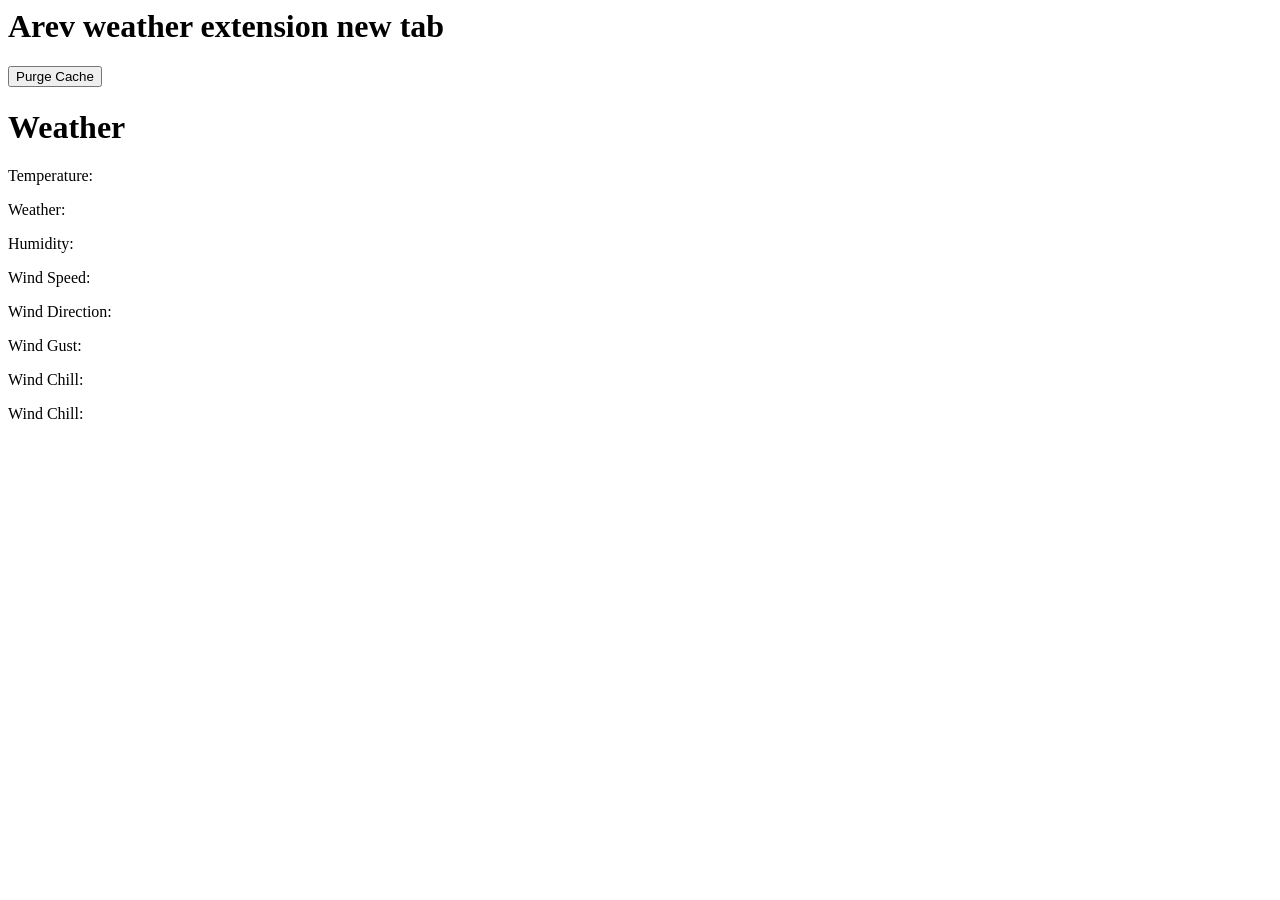
==== index.html @ 0b125eec "git initialization" ====
<html lang="en">
<head>
    <meta charset="UTF-8">
    <meta name="viewport" content="width=device-width, initial-scale=1.0">
    <title>Arev</title>
</head>
<body>
        <h1>Arev weather extension new tab</h1>
        <button id="cache-purge-button" >Purge Cache</button>
        <div id="weather-container">
            <h1>Weather</h1>
            <p>Temperature: <span id="temperature"></span></p>
            <p>Weather: <span id="weather"></span></p>
            <p>Humidity: <span id="humidity"></span></p>
            <p>Wind Speed: <span id="wind-speed"></span></p>
            <p>Wind Direction: <span id="wind-direction"></span></p>
            <p>Wind Gust: <span id="wind-gust"></span></p>
            <p>Wind Chill: <span id="wind-chill"></span></p>
            <p>Wind Chill: <span id="wind-chill"></span></p>
        </div>

        
        <script src="js/new-tab.js" type="module"></script>
        <script src="js/cache-purge.js" type="module"></script>
       
</body>
</html>
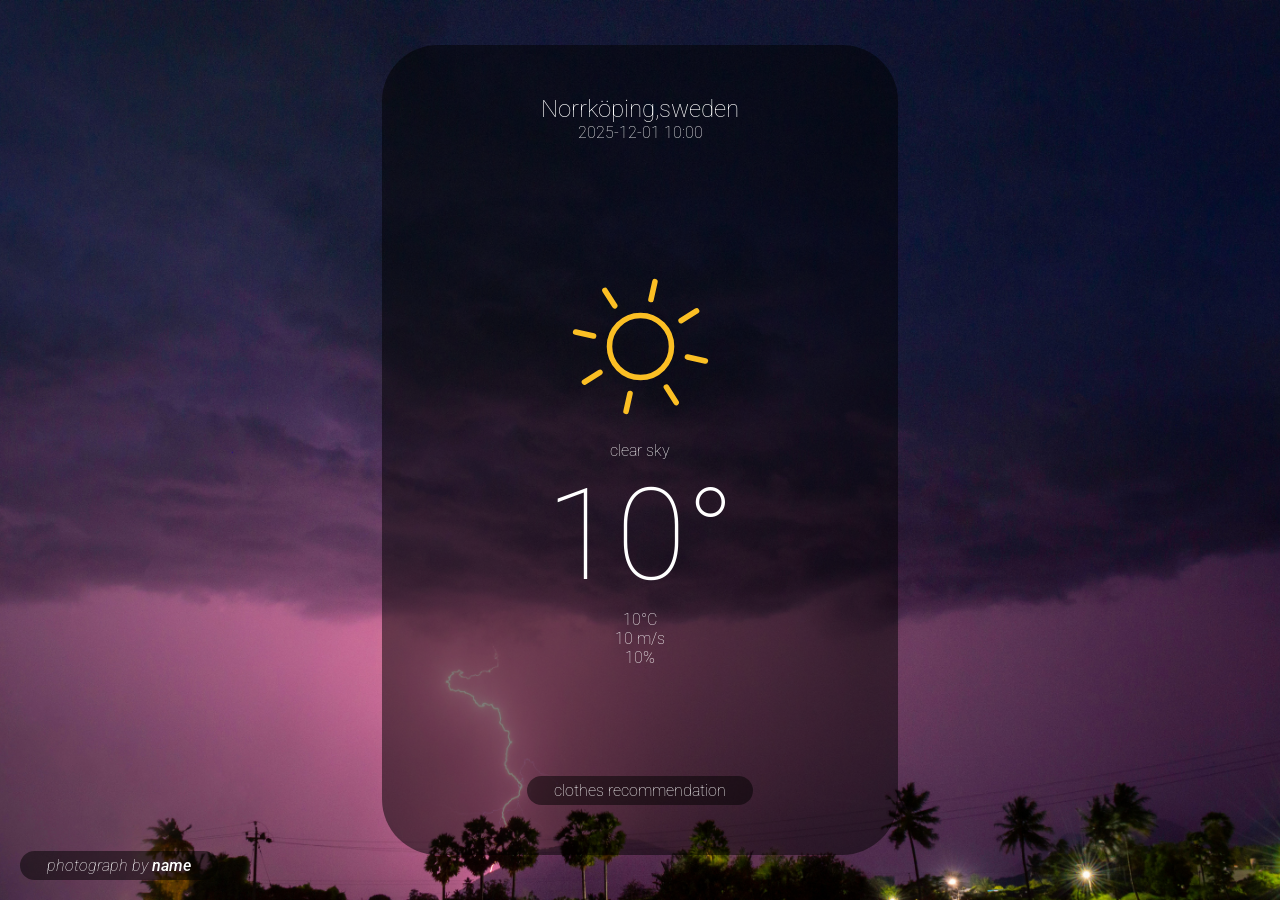
==== commit e1a964b9: "fixing the fetching problems and add cache to chrome storage after fetching, create HTML structure a" ====
--- a/index.html
+++ b/index.html
@@ -2,22 +2,53 @@
 <head>
     <meta charset="UTF-8">
     <meta name="viewport" content="width=device-width, initial-scale=1.0">
+    <link rel="stylesheet" href="css/new-tab.css">
+    <link rel="preconnect" href="https://fonts.googleapis.com">
+    <link rel="preconnect" href="https://fonts.gstatic.com" crossorigin>
+    <link href="https://fonts.googleapis.com/css2?family=Roboto:wght@100;300;400;500;700&display=swap" rel="stylesheet">
+    <link href="https://fonts.googleapis.com/css2?family=Roboto+Condensed:wght@300;400;500;700&display=swap" rel="stylesheet">
+    <link href="https://fonts.googleapis.com/css2?family=Roboto+Slab:wght@300;400;500;700&display=swap" rel="stylesheet">
+    <link href="https://fonts.googleapis.com/css2?family=Roboto+Mono:wght@300;400;500;700&display=swap" rel="stylesheet">
+    <link href="https://fonts.googleapis.com/css2?family=Roboto+Serif:wght@300;400;500;700&display=swap" rel="stylesheet">
+    <link href="https://fonts.googleapis.com/css2?family=Roboto+Slab:wght@300;400;500;700&display=swap" rel="stylesheet">
+    <link href="https://fonts.googleapis.com/css2?family=Roboto+Slab:wght@300;400;500;700&display=swap" rel="stylesheet">
     <title>Arev</title>
 </head>
 <body>
-        <h1>Arev weather extension new tab</h1>
-        <button id="cache-purge-button" >Purge Cache</button>
-        <div id="weather-container">
-            <h1>Weather</h1>
-            <p>Temperature: <span id="temperature"></span></p>
-            <p>Weather: <span id="weather"></span></p>
-            <p>Humidity: <span id="humidity"></span></p>
-            <p>Wind Speed: <span id="wind-speed"></span></p>
-            <p>Wind Direction: <span id="wind-direction"></span></p>
-            <p>Wind Gust: <span id="wind-gust"></span></p>
-            <p>Wind Chill: <span id="wind-chill"></span></p>
-            <p>Wind Chill: <span id="wind-chill"></span></p>
-        </div>
+      <section id="main-container">
+        <main id="weather-container">
+            <header id="weather-header">
+                <h2 class="location-city">Norrköping,sweden</h2>
+                <p class="weather-time">2025-12-01 10:00</p>
+            </header>
+            <section id="weather-content">
+                <!-- weather icons -->
+                 <section class="weather-icons">
+                    <img src="assets/icons/svg/clear-day.svg" alt="clear" class="weather-icon">
+                    <p class="weather-description">clear sky</p>
+                 </section>
+                 <!-- weather temperature -->
+                 <section class="weather-temperature">
+                    <h1 class="weather-temperature-value">10°</h1>
+                    <p class="weather-temperature-feels-like">10°C</p>
+                    <p class="weather-temperature-wind-speed">10 m/s</p>
+                    <p class="weather-temperature-humidity">10%</p>
+                 </section>
+            </section>
+            <footer id="weather-footer">
+                <!-- clothes recommendation -->
+                 <p class="clothes-recommendation">clothes recommendation</p>
+
+            </footer>
+
+        <!--  Photograph credits -->
+          
+        </main>
+
+        <section id="photograph-credits">
+            <p class="photograph-credits-text">photograph by <span class="photograph-credits-name">name</span></p>
+          </section>
+      </section>
 
         
         <script src="js/new-tab.js" type="module"></script>
--- a/css/new-tab.css
+++ b/css/new-tab.css
@@ -0,0 +1,85 @@
+:root {
+    /* colors */
+    /* border radius */
+    /* font sizes */
+    /* font weights */
+
+    
+}
+
+* {
+    box-sizing: border-box;
+    margin: 0;
+    padding: 0;
+    font-family: 'Roboto', sans-serif;
+    /* border: 1px dashed red; */
+}
+
+body {
+    background-color: #aaa;
+}
+
+h1,h2,h3,p,span {
+    font-weight: 100;
+    text-align: center;
+    color: #fff;
+}
+
+h1 {font-size: 128px;}
+h3 {font-size: 32px;}
+p {font-size: 16px;}
+span {font-size: 16px;}
+
+#main-container {
+    width: 100%;
+    height: 100%;
+    display: flex;
+    justify-content: center; 
+    align-items: center;
+    background-image: url('../assets/backgrounds/thunderstorm/51.jpg');
+    background-size: cover;
+    background-position: center;
+    background-repeat: no-repeat;
+
+}
+
+#weather-container {
+    width: 516px;
+    height: 810px;
+    background-color: rgba(0,0,0,.5);
+    border-radius: 56px;
+    overflow: hidden;
+    padding: 50px 0 ; 
+    display: flex;
+    flex-direction: column;
+    align-items: center;
+    justify-content: space-between;
+
+    
+    
+}
+
+#photograph-credits {
+    position: absolute;
+    bottom: 0;
+    left: 0;
+    margin: 20px;
+    color: #fff;
+    background-color: rgba(0,0,0,.5);
+    border-radius: 19px;
+    font-style: italic;
+    
+    padding: 5px 27px;
+
+}
+
+.photograph-credits-name {
+    font-weight: 500;
+}
+.clothes-recommendation {
+    background-color: rgba(0,0,0,.5);
+    border-radius: 19px;
+    padding: 5px 27px;
+    max-width: 100%;
+    
+}
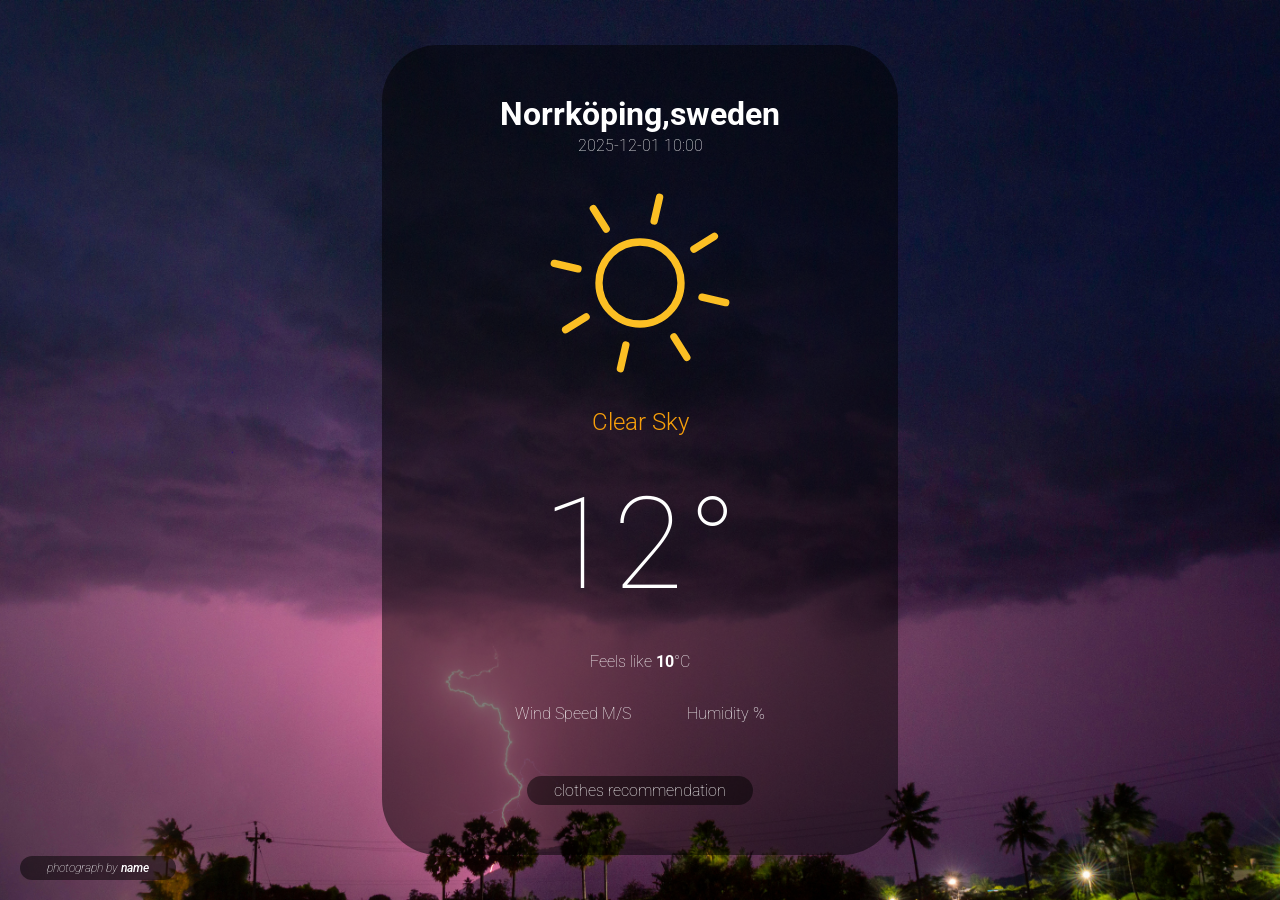
==== commit 0bf45025: "create getWeather Background based on weathercodes" ====
--- a/index.html
+++ b/index.html
@@ -18,21 +18,23 @@
       <section id="main-container">
         <main id="weather-container">
             <header id="weather-header">
-                <h2 class="location-city">Norrköping,sweden</h2>
+                <h3 class="location-city">Norrköping,sweden</h3>
                 <p class="weather-time">2025-12-01 10:00</p>
             </header>
             <section id="weather-content">
                 <!-- weather icons -->
                  <section class="weather-icons">
                     <img src="assets/icons/svg/clear-day.svg" alt="clear" class="weather-icon">
-                    <p class="weather-description">clear sky</p>
+                    <h3 class="weather-description">clear sky</h3>
                  </section>
                  <!-- weather temperature -->
                  <section class="weather-temperature">
-                    <h1 class="weather-temperature-value">10°</h1>
-                    <p class="weather-temperature-feels-like">10°C</p>
-                    <p class="weather-temperature-wind-speed">10 m/s</p>
-                    <p class="weather-temperature-humidity">10%</p>
+                    <h1 class="weather-temperature-value">12</h1>
+                    <p>Feels like <span class="weather-temperature-feels-like">10</span>°C</p>
+                    <div class="weather-temperature-details">
+                        <p>wind speed <span class="weather-temperature-wind-speed-value"></span></span> m/s</p>
+                        <p>humidity <span class="weather-temperature-humidity-value"></span></span>%</p>
+                    </div>
                  </section>
             </section>
             <footer id="weather-footer">
@@ -46,13 +48,14 @@
         </main>
 
         <section id="photograph-credits">
-            <p class="photograph-credits-text">photograph by <span class="photograph-credits-name">name</span></p>
+            <a class="photograph-credits-link" target="_blank">
+                <p>photograph by <span class="photograph-credits-name">name</span></p>
+            </a>
           </section>
       </section>
 
         
         <script src="js/new-tab.js" type="module"></script>
-        <script src="js/cache-purge.js" type="module"></script>
        
 </body>
 </html>
--- a/css/new-tab.css
+++ b/css/new-tab.css
@@ -30,6 +30,17 @@
 p {font-size: 16px;}
 span {font-size: 16px;}
 
+.location-city{
+    font-weight: 700;
+}
+.weather-time{
+    font-weight: 100;
+    margin: 3px 0
+}
+
+
+
+
 #main-container {
     width: 100%;
     height: 100%;
@@ -53,12 +64,42 @@
     display: flex;
     flex-direction: column;
     align-items: center;
-    justify-content: space-between;
-
-    
-    
+    justify-content: flex-start;
+    gap: 0;    
 }
 
+#weather-content{
+    height: 100%;
+    flex: 1;
+    display: flex;
+    flex-direction: column;
+    justify-content: flex-start;
+    padding: 0 0 20px 0;
+}
+.weather-temperature{
+    margin: auto 0 0 0 ;
+    display: flex;
+    flex-direction: column;
+    justify-content: space-evenly;
+    height: 100%;
+}
+.weather-icon{
+    min-width: 100px;
+    width: 100%;
+    max-width: 250px;
+
+}
+.weather-temperature-feels-like,
+.weather-temperature-wind-speed-value,
+.weather-temperature-humidity-value{
+    font-weight: 700;
+}
+.weather-description{
+    font-weight: 300;
+    font-size: 24px;
+    color: #F59E0B;
+    text-transform: capitalize;
+}
 #photograph-credits {
     position: absolute;
     bottom: 0;
@@ -68,11 +109,29 @@
     background-color: rgba(0,0,0,.5);
     border-radius: 19px;
     font-style: italic;
-    
+    justify-self: flex-end;
     padding: 5px 27px;
 
 }
-
+#photograph-credits p,
+#photograph-credits span
+{
+    font-size: 12px;
+}
+.weather-temperature-value{
+}
+.weather-temperature-value::after{
+    content: "°";
+    font-size: 128px;
+    font-weight: 100;
+    color: #fff;
+    margin-left: 5px;
+}
+.weather-temperature-details{
+    display: flex;
+    justify-content: space-between;
+    text-transform: capitalize;
+}
 .photograph-credits-name {
     font-weight: 500;
 }
@@ -81,5 +140,14 @@
     border-radius: 19px;
     padding: 5px 27px;
     max-width: 100%;
-    
+
+}
+.photograph-credits-link {
+    text-decoration: none;
+    color: #fff;
+    font-size: 12px;
+}
+
+#weather-footer{
+    margin :auto 0 0 0;
 }
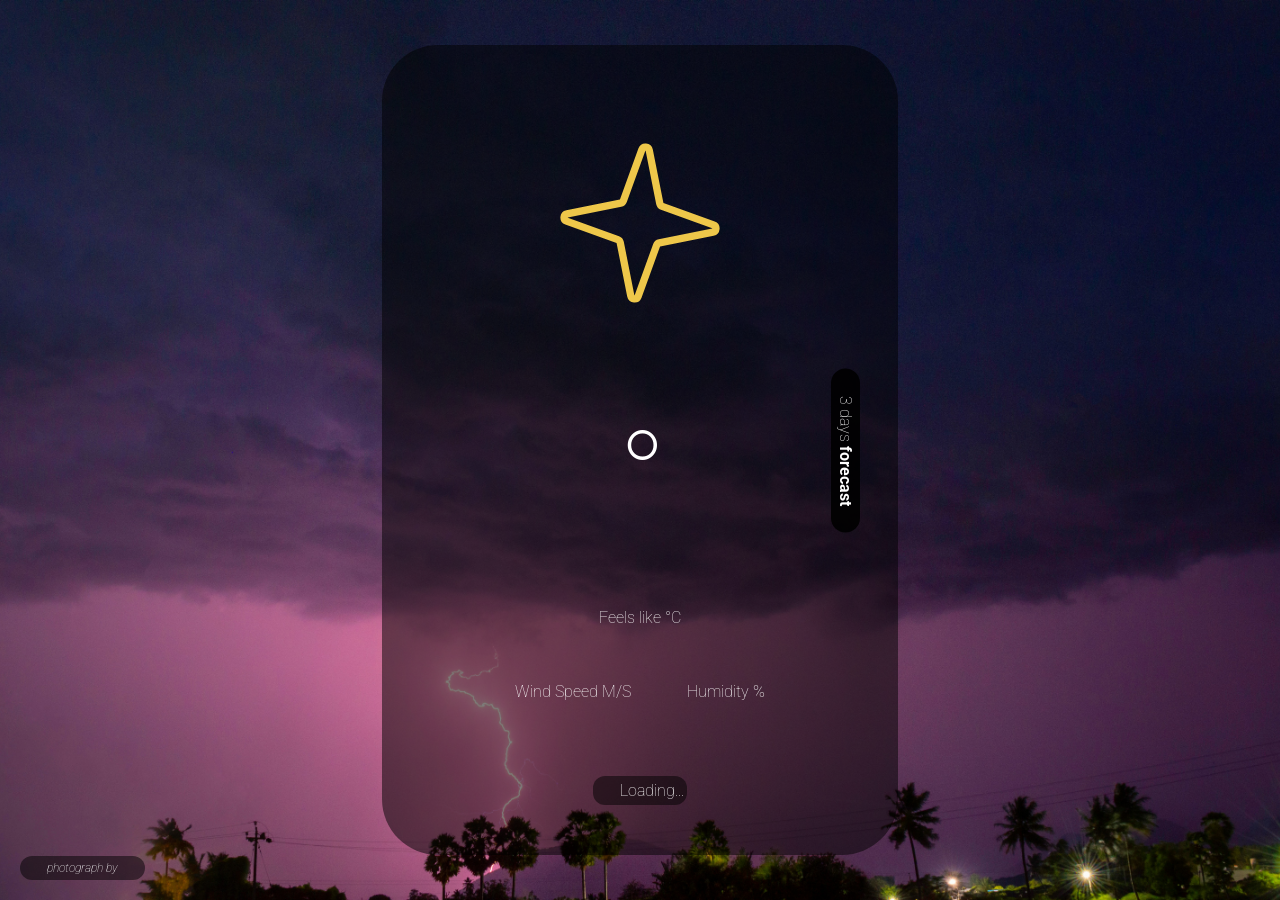
==== commit ccd1392f: "build the structure of popup and style it" ====
--- a/index.html
+++ b/index.html
@@ -17,20 +17,27 @@
 <body>
       <section id="main-container">
         <main id="weather-container">
+                <!-- 3 days forecast -->
+                <section class="weather-forecast">
+                    <section class="weather-forecast-days">
+                    </section>
+                    <p class="weather-forecast-title">3 days <span>forecast</span></p>
+    
+                 </section>
             <header id="weather-header">
-                <h3 class="location-city">Norrköping,sweden</h3>
-                <p class="weather-time">2025-12-01 10:00</p>
+                <h3 class="location-city"></h3>
+                <p class="weather-time"></p>
             </header>
             <section id="weather-content">
                 <!-- weather icons -->
                  <section class="weather-icons">
-                    <img src="assets/icons/svg/clear-day.svg" alt="clear" class="weather-icon">
-                    <h3 class="weather-description">clear sky</h3>
+                    <img src="assets/icons/svg/star.svg" alt="Loading..." class="weather-icon">
+                    <h3 class="weather-description"></h3>
                  </section>
                  <!-- weather temperature -->
                  <section class="weather-temperature">
-                    <h1 class="weather-temperature-value">12</h1>
-                    <p>Feels like <span class="weather-temperature-feels-like">10</span>°C</p>
+                    <h1 class="weather-temperature-value"></h1>
+                    <p>Feels like <span class="weather-temperature-feels-like"></span>°C</p>
                     <div class="weather-temperature-details">
                         <p>wind speed <span class="weather-temperature-wind-speed-value"></span></span> m/s</p>
                         <p>humidity <span class="weather-temperature-humidity-value"></span></span>%</p>
@@ -39,22 +46,22 @@
             </section>
             <footer id="weather-footer">
                 <!-- clothes recommendation -->
-                 <p class="clothes-recommendation">clothes recommendation</p>
+                 <p class="clothes-recommendation">Loading...</p>
 
             </footer>
 
         <!--  Photograph credits -->
           
         </main>
-
+    
         <section id="photograph-credits">
             <a class="photograph-credits-link" target="_blank">
-                <p>photograph by <span class="photograph-credits-name">name</span></p>
+                <p>photograph by <span class="photograph-credits-name"></span></p>
             </a>
           </section>
       </section>
 
-        
+        <script src="js/render/event-listener.js" type="module"></script>
         <script src="js/new-tab.js" type="module"></script>
        
 </body>
--- a/css/new-tab.css
+++ b/css/new-tab.css
@@ -17,6 +17,9 @@
 
 body {
     background-color: #aaa;
+    padding: 0;
+    margin: 0;
+    overflow: hidden;
 }
 
 h1,h2,h3,p,span {
@@ -42,8 +45,8 @@
 
 
 #main-container {
-    width: 100%;
-    height: 100%;
+    width: 100vw;
+    height: 100vh;
     display: flex;
     justify-content: center; 
     align-items: center;
@@ -51,6 +54,9 @@
     background-size: cover;
     background-position: center;
     background-repeat: no-repeat;
+    margin: 0;
+    padding: 0;
+
 
 }
 
@@ -59,13 +65,14 @@
     height: 810px;
     background-color: rgba(0,0,0,.5);
     border-radius: 56px;
-    overflow: hidden;
     padding: 50px 0 ; 
     display: flex;
     flex-direction: column;
     align-items: center;
     justify-content: flex-start;
     gap: 0;    
+    position: relative;
+
 }
 
 #weather-content{
@@ -137,9 +144,11 @@
 }
 .clothes-recommendation {
     background-color: rgba(0,0,0,.5);
-    border-radius: 19px;
+    border-radius: 12px;
     padding: 5px 27px;
-    max-width: 100%;
+    max-width: 80%;
+    min-width: 70%;
+    margin:0 auto;
 
 }
 .photograph-credits-link {
@@ -147,7 +156,349 @@
     color: #fff;
     font-size: 12px;
 }
+.weather-forecast {
+    position: absolute;
+    top: 0%;
+    right: 0;
+    height: 100%;
+    display: flex;
+    flex-direction: row;
+    justify-content: center;
+    gap:10px;
+    align-items: center;
+    margin:0 -10px;
+    transform:translate(50%, 0%);
+    transition: transform 0.3s ease;
+    width: auto;
+    /* border: 2px dashed blue; */
+    
+
+}
+
+.slide-right{
+    transform:translate(100%, -0%);
+    transition: transform 1s ease;
+}
+.weather-forecast-title{
+    rotate: 90deg;
+    transform-origin: 0 50%;
+    transform:translate(-50%, -50%);
+   text-wrap: nowrap;
+    background-color: rgba(0,0,0,.9); 
+    border-radius: 19px;
+    padding: 5px 27px;
+   flex:0 1 0;
+   cursor: pointer;
+}
+.weather-forecast-title span {
+    font-weight: 700;
+}
+.weather-forecast-icon {
+    width: 100%;
+    max-width: 100px;
+}
+.weather-forecast-days{
+    display: flex;
+    flex-direction: column;
+    width: 100%;
+    justify-content: center;
+    align-items: space-between;
+    max-height: 188px; 
+    gap:10px;
+    opacity: 0;
+    flex:0 1 100%;
+    transition: opacity 0.3s ease;
+}
+.visible{
+    animation: fade-in 0.5s .7s ease forwards;
+}
+
+.weather-forecast-day{
+    display: flex;
+    flex-direction: column;
+    align-items: center;
+    justify-content: center;
+    background-color: rgba(0,0,0,.9);
+    border-radius: 19px;
+    padding: 5px 27px;
+    gap: 5px;
+    max-width: 150px;
+    width: 100%; 
+   
+}
+.weather-forecast-day p { font-size: 12px;}
+.weather-forecast-day .weather-forecast-day-description {
+    font-size: 16px;
+    font-weight: 500;
+    color: #F59E0B;
+    text-transform: capitalize;
+    text-align: center;
+    text-wrap: wrap;
+    overflow-wrap: break-word;
+}
 
 #weather-footer{
     margin :auto 0 0 0;
+}
+
+
+@keyframes fade-in{
+    from {
+        opacity: 0;
+    }
+    to {
+        opacity: 1;
+    }
+}
+
+@keyframes fade-out{
+    from {
+        opacity: 1;
+    }
+    to {
+        opacity: 0;
+    }
+}
+
+/* Skeleton Loader Styles */
+.loader {
+    position: fixed;
+    top: 0;
+    left: 0;
+    width: 100vw;
+    height: 100vh;
+    z-index: 1000;
+    background-color: #aaa;
+}
+
+#main-container-loader {
+    width: 100vw;
+    height: 100vh;
+    display: flex;
+    justify-content: center;
+    align-items: center;
+    background-color: #333;
+    background-size: cover;
+    background-position: center;
+    background-repeat: no-repeat;
+}
+
+#weather-container-loader {
+    width: 516px;
+    height: 810px;
+    background-color: rgba(0,0,0,.5);
+    border-radius: 56px;
+    padding: 50px 0;
+    display: flex;
+    flex-direction: column;
+    align-items: center;
+    justify-content: flex-start;
+    gap: 0;
+    position: relative;
+}
+
+/* Forecast skeleton */
+.weather-forecast-loader {
+    position: absolute;
+    top: 0%;
+    right: 0;
+    height: 100%;
+    display: flex;
+    flex-direction: row;
+    justify-content: center;
+    gap: 10px;
+    align-items: center;
+    margin: 0 -10px;
+    transform: translate(50%, 0%);
+    width: auto;
+}
+
+.weather-forecast-days-loader {
+    display: flex;
+    flex-direction: column;
+    width: 100%;
+    justify-content: center;
+    align-items: space-between;
+    max-height: 188px;
+    gap: 10px;
+    flex: 0 1 100%;
+}
+
+.skeleton-forecast-day {
+    width: 150px;
+    height: 120px;
+    background-color: rgba(255, 255, 255, 0.1);
+    border-radius: 19px;
+    animation: shimmer 1.5s infinite;
+}
+
+.skeleton-forecast-title {
+    rotate: 90deg;
+    transform-origin: 0 50%;
+    transform: translate(-50%, -50%);
+    width: 120px;
+    height: 30px;
+    background-color: rgba(255, 255, 255, 0.1);
+    border-radius: 19px;
+    animation: shimmer 1.5s infinite;
+}
+
+/* Header skeleton */
+#weather-header-loader {
+    display: flex;
+    flex-direction: column;
+    align-items: center;
+    gap: 3px;
+    margin-bottom: 20px;
+}
+
+.skeleton-location {
+    width: 200px;
+    height: 32px;
+    margin-bottom: 3px;
+}
+
+.skeleton-time {
+    width: 180px;
+    height: 16px;
+}
+
+/* Content skeleton */
+#weather-content-loader {
+    height: 100%;
+    flex: 1;
+    display: flex;
+    flex-direction: column;
+    justify-content: flex-start;
+    padding: 0 0 20px 0;
+    width: 100%;
+    align-items: center;
+}
+
+.weather-icons-loader {
+    display: flex;
+    flex-direction: column;
+    align-items: center;
+    gap: 10px;
+    margin-bottom: 20px;
+}
+
+.skeleton-icon {
+    width: 150px;
+    height: 150px;
+    background-color: rgba(255, 255, 255, 0.1);
+    border-radius: 20px;
+    animation: shimmer 1.5s infinite;
+}
+
+.skeleton-description {
+    width: 120px;
+    height: 24px;
+}
+
+.weather-temperature-loader {
+    margin: auto 0 0 0;
+    display: flex;
+    flex-direction: column;
+    justify-content: space-evenly;
+    height: 100%;
+    width: 100%;
+    align-items: center;
+    gap: 15px;
+}
+
+.skeleton-temperature {
+    width: 200px;
+    height: 128px;
+    background-color: rgba(255, 255, 255, 0.1);
+    border-radius: 10px;
+    animation: shimmer 1.5s infinite;
+}
+
+.skeleton-feels-like {
+    width: 150px;
+    height: 16px;
+}
+
+.weather-temperature-details-loader {
+    display: flex;
+    justify-content: space-between;
+    width: 80%;
+    gap: 20px;
+}
+
+.skeleton-detail {
+    width: 100px;
+    height: 16px;
+}
+
+/* Footer skeleton */
+#weather-footer-loader {
+    margin: auto 0 0 0;
+    width: 100%;
+    display: flex;
+    justify-content: center;
+}
+
+.skeleton-recommendation {
+    width: 70%;
+    max-width: 80%;
+    min-width: 70%;
+    height: 30px;
+    background-color: rgba(255, 255, 255, 0.1);
+    border-radius: 12px;
+    animation: shimmer 1.5s infinite;
+}
+
+/* Credits skeleton */
+#photograph-credits-loader {
+    position: absolute;
+    bottom: 0;
+    left: 0;
+    margin: 20px;
+    background-color: rgba(0,0,0,.5);
+    border-radius: 19px;
+    padding: 5px 27px;
+}
+
+.skeleton-credits {
+    width: 120px;
+    height: 14px;
+    background-color: rgba(255, 255, 255, 0.1);
+    border-radius: 5px;
+    animation: shimmer 1.5s infinite;
+}
+
+/* Skeleton text elements */
+.skeleton-text {
+    background-color: rgba(255, 255, 255, 0.1);
+    border-radius: 4px;
+    animation: shimmer 1.5s infinite;
+}
+
+/* Shimmer animation */
+@keyframes shimmer {
+    0% {
+        background-position: -1000px 0;
+    }
+    100% {
+        background-position: 1000px 0;
+    }
+}
+
+.skeleton-text,
+.skeleton-icon,
+.skeleton-temperature,
+.skeleton-forecast-day,
+.skeleton-forecast-title,
+.skeleton-recommendation,
+.skeleton-credits {
+    background: linear-gradient(
+        90deg,
+        rgba(255, 255, 255, 0.1) 0%,
+        rgba(255, 255, 255, 0.2) 50%,
+        rgba(255, 255, 255, 0.1) 100%
+    );
+    background-size: 2000px 100%;
+    animation: shimmer 1.5s infinite;
 }
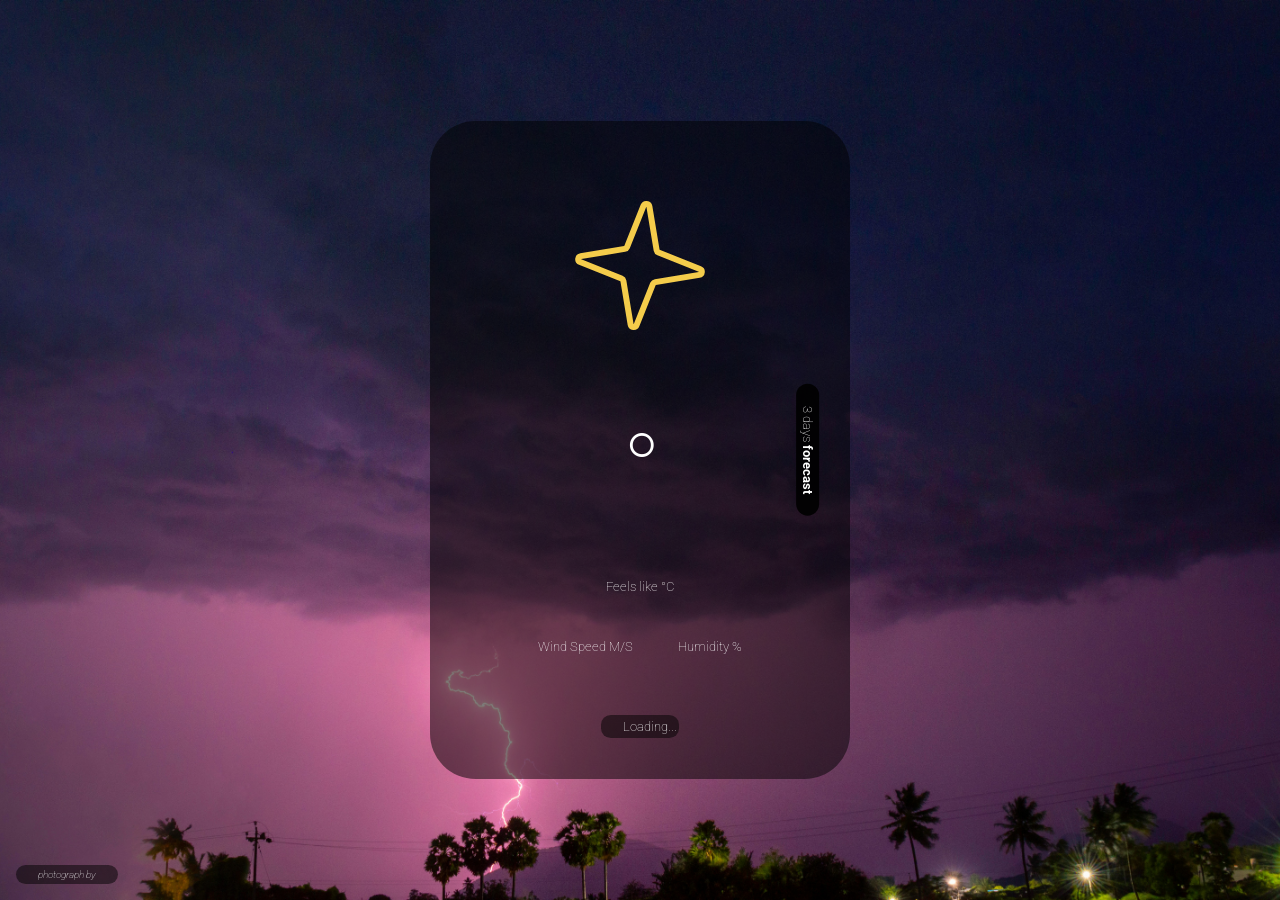
==== commit 876112e2: "add settings page, credits and privacy policy" ====
--- a/index.html
+++ b/index.html
@@ -1,3 +1,28 @@
+<!--
+  @fileoverview New tab page for Arev Chrome Extension
+  @author Shirak Soghomonian
+  @license MIT
+  Copyright (c) 2025 Shirak Soghomonian
+  GitHub: https://github.com/Shirak22/arev
+  
+  Permission is hereby granted, free of charge, to any person obtaining a copy
+  of this software and associated documentation files (the "Software"), to deal
+  in the Software without restriction, including without limitation the rights
+  to use, copy, modify, merge, publish, distribute, sublicense, and/or sell
+  copies of the Software, and to permit persons to whom the Software is
+  furnished to do so, subject to the following conditions:
+  
+  The above copyright notice and this permission notice shall be included in all
+  copies or substantial portions of the Software.
+  
+  THE SOFTWARE IS PROVIDED "AS IS", WITHOUT WARRANTY OF ANY KIND, EXPRESS OR
+  IMPLIED, INCLUDING BUT NOT LIMITED TO THE WARRANTIES OF MERCHANTABILITY,
+  FITNESS FOR A PARTICULAR PURPOSE AND NONINFRINGEMENT. IN NO EVENT SHALL THE
+  AUTHORS OR COPYRIGHT HOLDERS BE LIABLE FOR ANY CLAIM, DAMAGES OR OTHER
+  LIABILITY, WHETHER IN AN ACTION OF CONTRACT, TORT OR OTHERWISE, ARISING FROM,
+  OUT OF OR IN CONNECTION WITH THE SOFTWARE OR THE USE OR OTHER DEALINGS IN THE
+  SOFTWARE.
+-->
 <html lang="en">
 <head>
     <meta charset="UTF-8">
@@ -47,7 +72,6 @@
             <footer id="weather-footer">
                 <!-- clothes recommendation -->
                  <p class="clothes-recommendation">Loading...</p>
-
             </footer>
 
         <!--  Photograph credits -->
@@ -62,7 +86,7 @@
       </section>
 
         <script src="js/render/event-listener.js" type="module"></script>
-        <script src="js/new-tab.js" type="module"></script>
+        <script src="js/init.js" type="module"></script>
        
 </body>
 </html>
--- a/css/new-tab.css
+++ b/css/new-tab.css
@@ -1,10 +1,88 @@
+/**
+ * @fileoverview Stylesheet for new tab page
+ * @author Shirak Soghomonian
+ * @license MIT
+ * Copyright (c) 2025 Shirak Soghomonian
+ * GitHub: https://github.com/Shirak22/arev
+ * 
+ * Permission is hereby granted, free of charge, to any person obtaining a copy
+ * of this software and associated documentation files (the "Software"), to deal
+ * in the Software without restriction, including without limitation the rights
+ * to use, copy, modify, merge, publish, distribute, sublicense, and/or sell
+ * copies of the Software, and to permit persons to whom the Software is
+ * furnished to do so, subject to the following conditions:
+ * 
+ * The above copyright notice and this permission notice shall be included in all
+ * copies or substantial portions of the Software.
+ * 
+ * THE SOFTWARE IS PROVIDED "AS IS", WITHOUT WARRANTY OF ANY KIND, EXPRESS OR
+ * IMPLIED, INCLUDING BUT NOT LIMITED TO THE WARRANTIES OF MERCHANTABILITY,
+ * FITNESS FOR A PARTICULAR PURPOSE AND NONINFRINGEMENT. IN NO EVENT SHALL THE
+ * AUTHORS OR COPYRIGHT HOLDERS BE LIABLE FOR ANY CLAIM, DAMAGES OR OTHER
+ * LIABILITY, WHETHER IN AN ACTION OF CONTRACT, TORT OR OTHERWISE, ARISING FROM,
+ * OUT OF OR IN CONNECTION WITH THE SOFTWARE OR THE USE OR OTHER DEALINGS IN THE
+ * SOFTWARE.
+ */
+
 :root {
     /* colors */
+    --color-bg-primary: #aaa;
+    --color-text-primary: #fff;
+    --color-text-accent: #F59E0B;
+    --color-overlay-light: rgba(0,0,0,.5);
+    --color-overlay-dark: rgba(0,0,0,.9);
+    
     /* border radius */
+    --radius-large: 3.5rem;
+    --radius-medium: 1.1875rem;
+    --radius-small: 0.75rem;
+    
     /* font sizes */
+    --font-size-xxl: 8rem;
+    --font-size-xl: 2rem;
+    --font-size-lg: 1.5rem;
+    --font-size-md: 1rem;
+    --font-size-sm: 0.75rem;
+    
     /* font weights */
-
-    
+    --font-weight-thin: 100;
+    --font-weight-light: 300;
+    --font-weight-normal: 500;
+    --font-weight-bold: 700;
+    
+    /* container width */
+    --container-width-weather: 32.25rem;
+    --container-width-forecast-day: 9.375rem;
+    --container-width-clothes-min: 70%;
+    --container-width-clothes-max: 80%;
+    
+    /* container height */
+    --container-height-weather: 50.625rem;
+    --container-height-forecast-days: 11.75rem;
+    
+    /* icon height */
+    --icon-height-min: 6.25rem;
+    --icon-height-max: 15.625rem;
+    --icon-height-forecast: 6.25rem;
+    
+    /* icon width */
+    --icon-width-min: 6.25rem;
+    --icon-width-max: 15.625rem;
+    --icon-width-forecast: 6.25rem;
+    
+    /* spacing */
+    --spacing-xs: 0.1875rem;
+    --spacing-sm: 0.3125rem;
+    --spacing-md: 1.25rem;
+    --spacing-lg: 1.6875rem;
+    --spacing-xl: 3.125rem;
+    --gap-sm: 0.625rem;
+    --gap-md: 0.625rem;
+    
+    /* transitions */
+    --transition-fast: 0.3s ease;
+    --transition-slow: 1s ease;
+    --transition-fade: 0.5s .7s ease forwards;
 }
 
 * {
@@ -16,33 +94,53 @@
 }
 
 body {
-    background-color: #aaa;
+    background-color: var(--color-bg-primary);
     padding: 0;
     margin: 0;
     overflow: hidden;
 }
 
 h1,h2,h3,p,span {
-    font-weight: 100;
+    font-weight: var(--font-weight-thin);
     text-align: center;
-    color: #fff;
-}
-
-h1 {font-size: 128px;}
-h3 {font-size: 32px;}
-p {font-size: 16px;}
-span {font-size: 16px;}
+    color: var(--color-text-primary);
+}
+
+h1 {font-size: var(--font-size-xxl);}
+h3 {font-size: var(--font-size-xl);}
+p {font-size: var(--font-size-md);}
+span {font-size: var(--font-size-md);}
 
 .location-city{
-    font-weight: 700;
+    font-weight: var(--font-weight-bold);
 }
 .weather-time{
-    font-weight: 100;
-    margin: 3px 0
-}
-
-
-
+    font-weight: var(--font-weight-thin);
+    margin: var(--spacing-xs) 0
+}
+
+button {
+    background-color: var(--color-overlay-light);
+    border-radius: var(--radius-small);
+    padding: var(--spacing-sm) var(--spacing-lg);
+    color: var(--color-text-primary);
+    border: none;
+    cursor: pointer;
+    font-size: var(--font-size-md);
+    font-weight: var(--font-weight-normal);
+    text-transform: capitalize;
+    width: 100%;
+    min-height: 2.5rem;
+    display: flex;
+    align-items: center;
+    justify-content: center;
+    gap:var(--spacing-sm);
+    transition: background-color var(--transition-fast);
+    
+}
+button:hover {
+        background-color: var(--color-overlay-dark);
+}
 
 #main-container {
     width: 100vw;
@@ -61,11 +159,11 @@
 }
 
 #weather-container {
-    width: 516px;
-    height: 810px;
-    background-color: rgba(0,0,0,.5);
-    border-radius: 56px;
-    padding: 50px 0 ; 
+    width: var(--container-width-weather);
+    height: var(--container-height-weather);
+    background-color: var(--color-overlay-light);
+    border-radius: var(--radius-large);
+    padding: var(--spacing-xl) 0 ; 
     display: flex;
     flex-direction: column;
     align-items: center;
@@ -81,7 +179,7 @@
     display: flex;
     flex-direction: column;
     justify-content: flex-start;
-    padding: 0 0 20px 0;
+    padding: 0 0 var(--spacing-md) 0;
 }
 .weather-temperature{
     margin: auto 0 0 0 ;
@@ -91,48 +189,46 @@
     height: 100%;
 }
 .weather-icon{
-    min-width: 100px;
-    width: 100%;
-    max-width: 250px;
+    min-width: var(--icon-width-min);
+    width: 100%;
+    max-width: var(--icon-width-max);
 
 }
 .weather-temperature-feels-like,
 .weather-temperature-wind-speed-value,
 .weather-temperature-humidity-value{
-    font-weight: 700;
+    font-weight: var(--font-weight-bold);
 }
 .weather-description{
-    font-weight: 300;
-    font-size: 24px;
-    color: #F59E0B;
+    font-weight: var(--font-weight-light);
+    font-size: var(--font-size-lg);
+    color: var(--color-text-accent);
     text-transform: capitalize;
 }
 #photograph-credits {
     position: absolute;
     bottom: 0;
     left: 0;
-    margin: 20px;
-    color: #fff;
-    background-color: rgba(0,0,0,.5);
-    border-radius: 19px;
+    margin: var(--spacing-md);
+    color: var(--color-text-primary);
+    background-color: var(--color-overlay-light);
+    border-radius: var(--radius-medium);
     font-style: italic;
     justify-self: flex-end;
-    padding: 5px 27px;
+    padding: var(--spacing-sm) var(--spacing-lg);
 
 }
 #photograph-credits p,
 #photograph-credits span
 {
-    font-size: 12px;
-}
-.weather-temperature-value{
+    font-size: var(--font-size-sm);
 }
 .weather-temperature-value::after{
     content: "°";
-    font-size: 128px;
-    font-weight: 100;
-    color: #fff;
-    margin-left: 5px;
+    font-size: var(--font-size-xxl);
+    font-weight: var(--font-weight-thin);
+    color: var(--color-text-primary);
+    margin-left: var(--spacing-sm);
 }
 .weather-temperature-details{
     display: flex;
@@ -140,21 +236,21 @@
     text-transform: capitalize;
 }
 .photograph-credits-name {
-    font-weight: 500;
+    font-weight: var(--font-weight-normal);
 }
 .clothes-recommendation {
-    background-color: rgba(0,0,0,.5);
-    border-radius: 12px;
-    padding: 5px 27px;
-    max-width: 80%;
-    min-width: 70%;
+    background-color: var(--color-overlay-light);
+    border-radius: var(--radius-small);
+    padding: var(--spacing-sm) var(--spacing-lg);
+    max-width: var(--container-width-clothes-max);
+    min-width: var(--container-width-clothes-min);
     margin:0 auto;
 
 }
 .photograph-credits-link {
     text-decoration: none;
-    color: #fff;
-    font-size: 12px;
+    color: var(--color-text-primary);
+    font-size: var(--font-size-sm);
 }
 .weather-forecast {
     position: absolute;
@@ -164,11 +260,11 @@
     display: flex;
     flex-direction: row;
     justify-content: center;
-    gap:10px;
-    align-items: center;
-    margin:0 -10px;
+    gap: var(--gap-md);
+    align-items: center;
+    margin:0 calc(var(--gap-md) * -1);
     transform:translate(50%, 0%);
-    transition: transform 0.3s ease;
+    transition: transform var(--transition-fast);
     width: auto;
     /* border: 2px dashed blue; */
     
@@ -177,25 +273,25 @@
 
 .slide-right{
     transform:translate(100%, -0%);
-    transition: transform 1s ease;
+    transition: transform var(--transition-slow);
 }
 .weather-forecast-title{
     rotate: 90deg;
     transform-origin: 0 50%;
     transform:translate(-50%, -50%);
    text-wrap: nowrap;
-    background-color: rgba(0,0,0,.9); 
-    border-radius: 19px;
-    padding: 5px 27px;
+    background-color: var(--color-overlay-dark); 
+    border-radius: var(--radius-medium);
+    padding: var(--spacing-sm) var(--spacing-lg);
    flex:0 1 0;
    cursor: pointer;
 }
 .weather-forecast-title span {
-    font-weight: 700;
+    font-weight: var(--font-weight-bold);
 }
 .weather-forecast-icon {
     width: 100%;
-    max-width: 100px;
+    max-width: var(--icon-width-forecast);
 }
 .weather-forecast-days{
     display: flex;
@@ -203,14 +299,14 @@
     width: 100%;
     justify-content: center;
     align-items: space-between;
-    max-height: 188px; 
-    gap:10px;
+    max-height: var(--container-height-forecast-days); 
+    gap: var(--gap-sm);
     opacity: 0;
     flex:0 1 100%;
-    transition: opacity 0.3s ease;
+    transition: opacity var(--transition-fast);
 }
 .visible{
-    animation: fade-in 0.5s .7s ease forwards;
+    animation: fade-in var(--transition-fade);
 }
 
 .weather-forecast-day{
@@ -218,19 +314,19 @@
     flex-direction: column;
     align-items: center;
     justify-content: center;
-    background-color: rgba(0,0,0,.9);
-    border-radius: 19px;
-    padding: 5px 27px;
-    gap: 5px;
-    max-width: 150px;
+    background-color: var(--color-overlay-dark);
+    border-radius: var(--radius-medium);
+    padding: var(--spacing-sm) var(--spacing-lg);
+    gap: var(--spacing-sm);
+    max-width: var(--container-width-forecast-day);
     width: 100%; 
    
 }
-.weather-forecast-day p { font-size: 12px;}
+.weather-forecast-day p { font-size: var(--font-size-sm);}
 .weather-forecast-day .weather-forecast-day-description {
-    font-size: 16px;
-    font-weight: 500;
-    color: #F59E0B;
+    font-size: var(--font-size-md);
+    font-weight: var(--font-weight-normal);
+    color: var(--color-text-accent);
     text-transform: capitalize;
     text-align: center;
     text-wrap: wrap;
@@ -260,245 +356,214 @@
     }
 }
 
-/* Skeleton Loader Styles */
-.loader {
-    position: fixed;
-    top: 0;
-    left: 0;
-    width: 100vw;
-    height: 100vh;
-    z-index: 1000;
-    background-color: #aaa;
-}
-
-#main-container-loader {
-    width: 100vw;
-    height: 100vh;
-    display: flex;
-    justify-content: center;
-    align-items: center;
-    background-color: #333;
+
+
+@media (min-width: 1024px) and (max-width: 1700px) {
+    html {
+        font-size: 13px; 
+    }
+}
+
+
+@media (min-width: 768px) and (max-width: 1023px) {
+    html {
+        font-size: 11px;
+    }
+    
+}
+
+#settings-content{
+    display: flex;
+    flex-direction: column;
+    justify-content: flex-start;
+    align-items: center;
+    gap: var(--gap-md);
+    padding: var(--spacing-xl);
+    max-width: 100%;
+    width: 100%;
+}
+
+.settings-container {
+    background-image: url('../assets/backgrounds/settings.jpg') !important;
     background-size: cover;
     background-position: center;
     background-repeat: no-repeat;
 }
 
-#weather-container-loader {
-    width: 516px;
-    height: 810px;
-    background-color: rgba(0,0,0,.5);
-    border-radius: 56px;
-    padding: 50px 0;
-    display: flex;
-    flex-direction: column;
-    align-items: center;
-    justify-content: flex-start;
-    gap: 0;
-    position: relative;
-}
-
-/* Forecast skeleton */
-.weather-forecast-loader {
-    position: absolute;
-    top: 0%;
-    right: 0;
-    height: 100%;
-    display: flex;
-    flex-direction: row;
+.settings-title{    
+    font-weight: var(--font-weight-bold);
+    text-align: left;
+    margin: var(--spacing-xs)  0 0 0;
+    align-self: flex-start;
+
+}
+.settings-title span svg{
+    width: var(--font-size-lg);
+    height: var(--font-size-lg);
+    fill: var(--color-text-primary);
+}
+.settings-time{
+        font-weight: var(--font-weight-thin);
+        margin: var(--spacing-xs); 
+}
+.settings-content-container{
+    display: flex;
+    width: 100%;
+    flex-direction: column;
+    max-width: 100%;
+    gap: var(--gap-md);
+}
+.settings-location-container{
+    display: flex;
+    flex-direction: column;
     justify-content: center;
-    gap: 10px;
-    align-items: center;
-    margin: 0 -10px;
-    transform: translate(50%, 0%);
-    width: auto;
-}
-
-.weather-forecast-days-loader {
-    display: flex;
-    flex-direction: column;
-    width: 100%;
+    align-items: center;
+    gap: var(--gap-xs);
+    background-color: var(--color-overlay-light);
+    border-radius: var(--radius-medium);
+    padding: var(--spacing-lg) var(--spacing-lg);
+    width: 100%;
+    min-height: var(--icon-height-min);
+    color: var(--color-text-primary);
+}
+
+.settings-location-buttons-container{
+    display: flex;
+    justify-content: space-between;
+    gap: 1.2rem;
+}
+.settings-settings-buttons-container button{
+   margin-top: 1.2rem;
+}
+
+#settings-footer{
+    display: flex;
+    flex-direction: column;
     justify-content: center;
-    align-items: space-between;
-    max-height: 188px;
-    gap: 10px;
-    flex: 0 1 100%;
-}
-
-.skeleton-forecast-day {
-    width: 150px;
-    height: 120px;
-    background-color: rgba(255, 255, 255, 0.1);
-    border-radius: 19px;
-    animation: shimmer 1.5s infinite;
-}
-
-.skeleton-forecast-title {
-    rotate: 90deg;
-    transform-origin: 0 50%;
-    transform: translate(-50%, -50%);
-    width: 120px;
-    height: 30px;
-    background-color: rgba(255, 255, 255, 0.1);
-    border-radius: 19px;
-    animation: shimmer 1.5s infinite;
-}
-
-/* Header skeleton */
-#weather-header-loader {
-    display: flex;
-    flex-direction: column;
-    align-items: center;
-    gap: 3px;
-    margin-bottom: 20px;
-}
-
-.skeleton-location {
-    width: 200px;
-    height: 32px;
-    margin-bottom: 3px;
-}
-
-.skeleton-time {
-    width: 180px;
-    height: 16px;
-}
-
-/* Content skeleton */
-#weather-content-loader {
-    height: 100%;
-    flex: 1;
-    display: flex;
-    flex-direction: column;
-    justify-content: flex-start;
-    padding: 0 0 20px 0;
-    width: 100%;
-    align-items: center;
-}
-
-.weather-icons-loader {
-    display: flex;
-    flex-direction: column;
-    align-items: center;
-    gap: 10px;
-    margin-bottom: 20px;
-}
-
-.skeleton-icon {
-    width: 150px;
-    height: 150px;
-    background-color: rgba(255, 255, 255, 0.1);
-    border-radius: 20px;
-    animation: shimmer 1.5s infinite;
-}
-
-.skeleton-description {
-    width: 120px;
-    height: 24px;
-}
-
-.weather-temperature-loader {
-    margin: auto 0 0 0;
-    display: flex;
-    flex-direction: column;
-    justify-content: space-evenly;
-    height: 100%;
-    width: 100%;
-    align-items: center;
-    gap: 15px;
-}
-
-.skeleton-temperature {
-    width: 200px;
-    height: 128px;
-    background-color: rgba(255, 255, 255, 0.1);
-    border-radius: 10px;
-    animation: shimmer 1.5s infinite;
-}
-
-.skeleton-feels-like {
-    width: 150px;
-    height: 16px;
-}
-
-.weather-temperature-details-loader {
-    display: flex;
-    justify-content: space-between;
-    width: 80%;
-    gap: 20px;
-}
-
-.skeleton-detail {
-    width: 100px;
-    height: 16px;
-}
-
-/* Footer skeleton */
-#weather-footer-loader {
-    margin: auto 0 0 0;
-    width: 100%;
-    display: flex;
-    justify-content: center;
-}
-
-.skeleton-recommendation {
-    width: 70%;
-    max-width: 80%;
-    min-width: 70%;
-    height: 30px;
-    background-color: rgba(255, 255, 255, 0.1);
-    border-radius: 12px;
-    animation: shimmer 1.5s infinite;
-}
-
-/* Credits skeleton */
-#photograph-credits-loader {
-    position: absolute;
-    bottom: 0;
-    left: 0;
-    margin: 20px;
-    background-color: rgba(0,0,0,.5);
-    border-radius: 19px;
-    padding: 5px 27px;
-}
-
-.skeleton-credits {
-    width: 120px;
-    height: 14px;
-    background-color: rgba(255, 255, 255, 0.1);
-    border-radius: 5px;
-    animation: shimmer 1.5s infinite;
-}
-
-/* Skeleton text elements */
-.skeleton-text {
-    background-color: rgba(255, 255, 255, 0.1);
-    border-radius: 4px;
-    animation: shimmer 1.5s infinite;
-}
-
-/* Shimmer animation */
-@keyframes shimmer {
-    0% {
-        background-position: -1000px 0;
-    }
-    100% {
-        background-position: 1000px 0;
-    }
-}
-
-.skeleton-text,
-.skeleton-icon,
-.skeleton-temperature,
-.skeleton-forecast-day,
-.skeleton-forecast-title,
-.skeleton-recommendation,
-.skeleton-credits {
-    background: linear-gradient(
-        90deg,
-        rgba(255, 255, 255, 0.1) 0%,
-        rgba(255, 255, 255, 0.2) 50%,
-        rgba(255, 255, 255, 0.1) 100%
-    );
-    background-size: 2000px 100%;
-    animation: shimmer 1.5s infinite;
+    align-items: center;
+    gap: var(--gap-sm);
+    margin: var(--spacing-xl) 0 0 0;
+    width: 100%;
+    max-width: 100%;
+    min-height: var(--icon-height-min);
+    border-radius: var(--radius-medium);
+    padding: var(--spacing-lg) var(--spacing-lg);
+}
+
+#settings-footer img {
+    max-width: 100px; 
+    height: auto;
+}
+.settings-footer-buttons-container,
+.settings-footer-buttons-container a {
+    font-size: var(--font-size-md);
+    color: var(--color-text-primary);
+    text-decoration: none;
+    text-transform: capitalize;
+    font-weight: var(--font-weight-normal);
+    transition: color var(--transition-fast);
+
+}
+.settings-footer-buttons-container a:hover {
+    color: var(--color-text-accent);
+}
+
+/* Privacy Policy Styles */
+.privacy-content {
+    display: flex;
+    flex-direction: column;
+    gap: var(--spacing-md);
+    background-color: var(--color-overlay-light);
+    border-radius: var(--radius-large);
+    
+    padding: var(--spacing-lg);
+    width: 100%;
+    color: var(--color-text-primary);
+    max-height: var(--container-height-weather);
+    max-width: var(--container-width-weather);
+    overflow-y: auto;
+    line-height: 1.6;
+    margin:  auto;
+}
+
+.privacy-content::-webkit-scrollbar {
+    width: 8px;
+    
+    
+}
+.privacy-container {
+    background: url('../assets/backgrounds/settings.jpg') no-repeat center center;
+    display: flex;
+    flex-direction: column;
+}
+.privacy-content::-webkit-scrollbar-track {
+    background: var(--color-overlay-dark);
+    border-radius: var(--radius-small);
+  
+    
+}
+
+.privacy-content::-webkit-scrollbar-thumb {
+    background: var(--color-text-accent);
+    border-radius: var(--radius-small);
+}
+
+.privacy-intro {
+    font-size: var(--font-size-md);
+    margin-bottom: var(--spacing-sm);
+}
+
+.privacy-section-title {
+    font-size: var(--font-size-lg);
+    font-weight: var(--font-weight-bold);
+    color: var(--color-text-accent);
+    margin-top: var(--spacing-md);
+    margin-bottom: var(--spacing-sm);
+}
+
+.privacy-subsection-title {
+    font-size: var(--font-size-md);
+    font-weight: var(--font-weight-normal);
+    color: var(--color-text-primary);
+    margin-top: var(--spacing-sm);
+    margin-bottom: var(--spacing-xs);
+}
+
+.privacy-text {
+    font-size: var(--font-size-md);
+    margin-bottom: var(--spacing-sm);
+    text-align: left;
+}
+
+.privacy-text code {
+    background-color: var(--color-overlay-dark);
+    padding: 0.125rem 0.375rem;
+    border-radius: var(--radius-small);
+    font-family: 'Roboto Mono', monospace;
+    font-size: 0.875em;
+}
+
+.privacy-text a {
+    color: var(--color-text-accent);
+    text-decoration: underline;
+    transition: color var(--transition-fast);
+}
+
+.privacy-text a:hover {
+    color: var(--color-text-primary);
+}
+
+.privacy-list {
+    margin-left: var(--spacing-lg);
+    margin-bottom: var(--spacing-sm);
+    font-size: var(--font-size-sm);
+    line-height: 1.8;
+}
+
+.privacy-list li {
+    margin-bottom: var(--spacing-xs);
+}
+
+.privacy-list li strong {
+    color: var(--color-text-accent);
 }
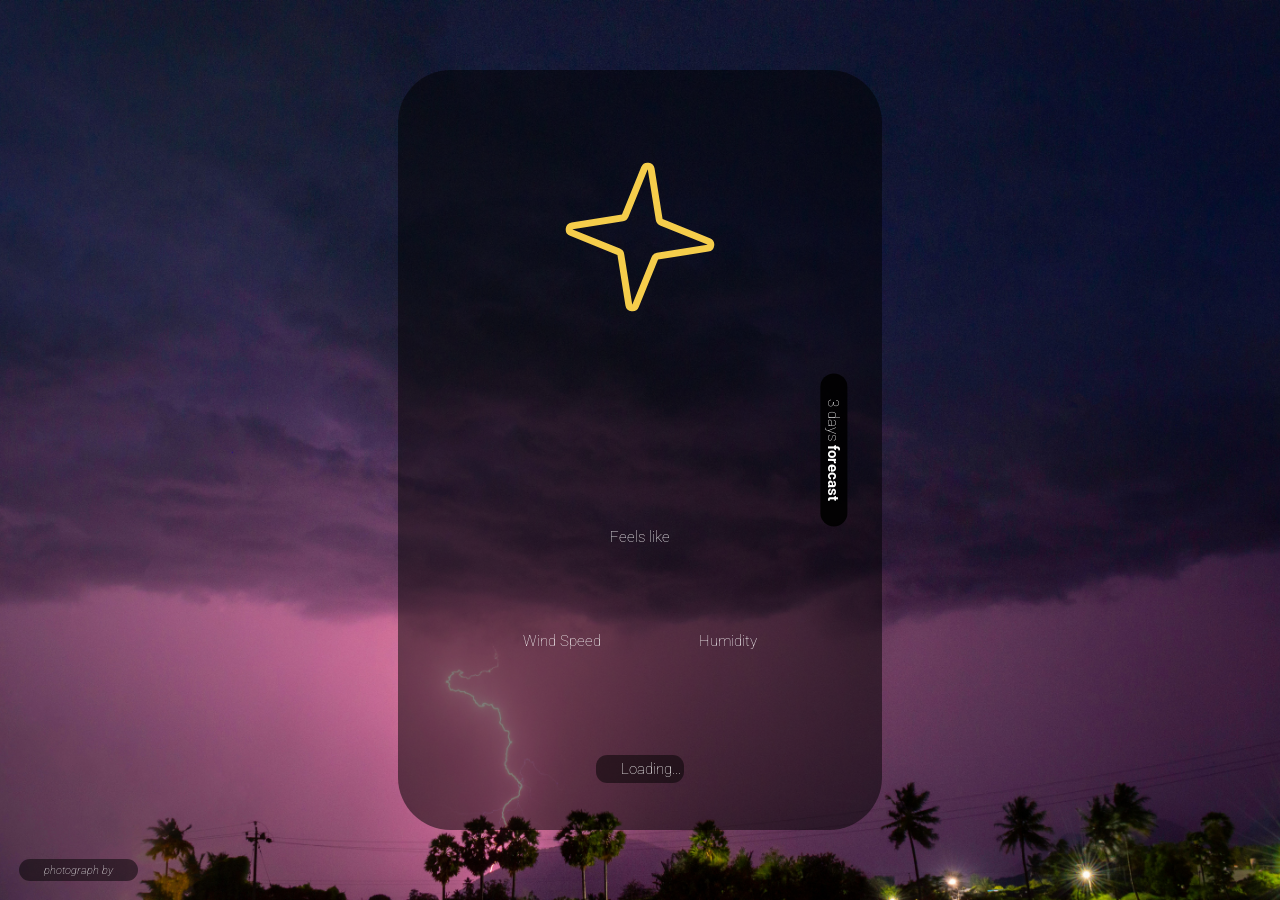
==== commit 7ac03a07: "change units based on location, add dynamic units" ====
--- a/index.html
+++ b/index.html
@@ -62,10 +62,10 @@
                  <!-- weather temperature -->
                  <section class="weather-temperature">
                     <h1 class="weather-temperature-value"></h1>
-                    <p>Feels like <span class="weather-temperature-feels-like"></span>°C</p>
+                    <p>Feels like <span class="weather-temperature-feels-like"></span></p>
                     <div class="weather-temperature-details">
-                        <p>wind speed <span class="weather-temperature-wind-speed-value"></span></span> m/s</p>
-                        <p>humidity <span class="weather-temperature-humidity-value"></span></span>%</p>
+                        <p>wind speed <span class="weather-temperature-wind-speed-value"></span></span> </p>
+                        <p>humidity <span class="weather-temperature-humidity-value"></span></span></p>
                     </div>
                  </section>
             </section>
--- a/css/new-tab.css
+++ b/css/new-tab.css
@@ -223,13 +223,7 @@
 {
     font-size: var(--font-size-sm);
 }
-.weather-temperature-value::after{
-    content: "°";
-    font-size: var(--font-size-xxl);
-    font-weight: var(--font-weight-thin);
-    color: var(--color-text-primary);
-    margin-left: var(--spacing-sm);
-}
+
 .weather-temperature-details{
     display: flex;
     justify-content: space-between;
@@ -358,20 +352,32 @@
 
 
 
-@media (min-width: 1024px) and (max-width: 1700px) {
+@media (min-height: 1240px) {
     html {
-        font-size: 13px; 
-    }
-}
-
-
-@media (min-width: 768px) and (max-width: 1023px) {
+        font-size: 17px; 
+    }
+}
+
+
+@media (min-height: 800px) and (max-height: 960px) {
     html {
-        font-size: 11px;
-    }
-    
-}
-
+        font-size: 15px;
+    }
+    
+}
+@media (min-height: 600px) and (max-height: 799px) {
+    html {
+        font-size: 13px;
+    }
+    
+}
+
+@media  (max-height: 599px) {
+    html {
+        font-size: 10px;
+    }
+    
+}
 #settings-content{
     display: flex;
     flex-direction: column;
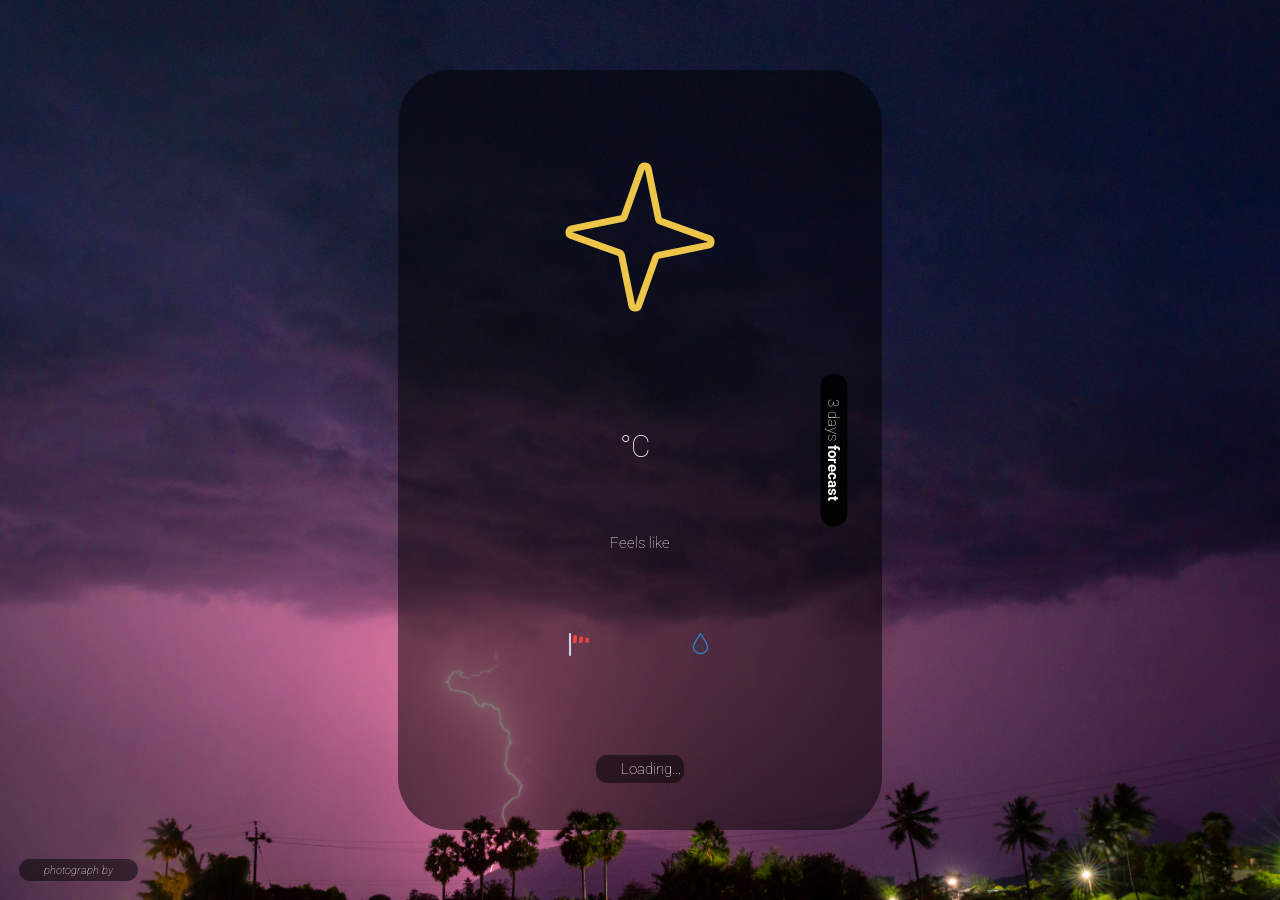
==== commit eaad8369: "add symbols for humidity and wind , fix the temp unit" ====
--- a/index.html
+++ b/index.html
@@ -61,11 +61,18 @@
                  </section>
                  <!-- weather temperature -->
                  <section class="weather-temperature">
-                    <h1 class="weather-temperature-value"></h1>
+                    <h1><span class="weather-temperature-value"></span> <span class="weather-temperature-unit">°C</span></h1>
                     <p>Feels like <span class="weather-temperature-feels-like"></span></p>
                     <div class="weather-temperature-details">
-                        <p>wind speed <span class="weather-temperature-wind-speed-value"></span></span> </p>
-                        <p>humidity <span class="weather-temperature-humidity-value"></span></span></p>
+                        <div>
+                            <img src="assets/icons/svg/windsock.svg" alt="wind speed">
+                            <p class="weather-temperature-wind-speed-value"></p>
+                         </div>
+                         <div>
+                            <img src="assets/icons/svg/humidity.svg" alt="humidity">
+                            <p class="weather-temperature-humidity-value"></p>
+                         </div>
+                         
                     </div>
                  </section>
             </section>
--- a/css/new-tab.css
+++ b/css/new-tab.css
@@ -150,7 +150,7 @@
     align-items: center;
     background-image: url('../assets/backgrounds/thunderstorm/51.jpg');
     background-size: cover;
-    background-position: center;
+    background-position: top center;
     background-repeat: no-repeat;
     margin: 0;
     padding: 0;
@@ -226,8 +226,35 @@
 
 .weather-temperature-details{
     display: flex;
-    justify-content: space-between;
-    text-transform: capitalize;
+    justify-content: center;
+    text-transform: lowercase;
+    align-items: center;
+    gap: var(--gap-md);
+    width: 100%;
+
+}
+.weather-temperature-details div {
+    display: flex;
+    justify-content: center;
+    align-items: center;
+    flex: 1 1 0;
+}
+.weather-temperature h1 {
+    display: flex;
+    justify-content: center;
+    align-items: top;
+    gap: var(--gap-sm);
+}
+.weather-temperature-details div img {
+    max-width: 3rem;
+}
+.weather-temperature-value {
+    font-size: var(--font-size-xxl);
+}
+.weather-temperature-unit {
+    font-size: var(--font-size-xl);
+    margin-left: calc( var(--spacing-md) * -1 ) ;
+    margin-top:  var(--spacing-sm)  ;
 }
 .photograph-credits-name {
     font-weight: var(--font-weight-normal);
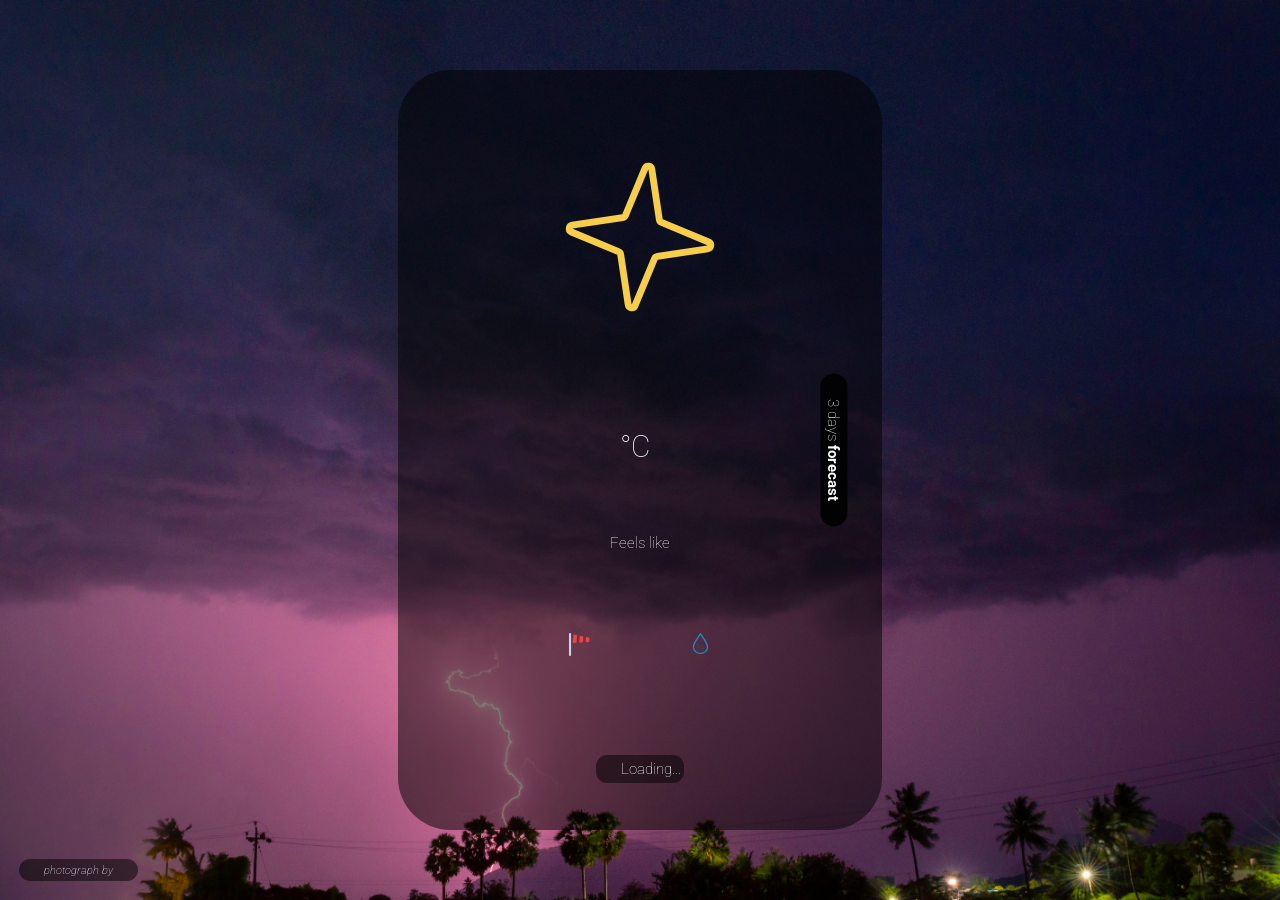
==== commit f22de0c1: "add toaster , error handling." ====
--- a/index.html
+++ b/index.html
@@ -37,6 +37,7 @@
     <link href="https://fonts.googleapis.com/css2?family=Roboto+Serif:wght@300;400;500;700&display=swap" rel="stylesheet">
     <link href="https://fonts.googleapis.com/css2?family=Roboto+Slab:wght@300;400;500;700&display=swap" rel="stylesheet">
     <link href="https://fonts.googleapis.com/css2?family=Roboto+Slab:wght@300;400;500;700&display=swap" rel="stylesheet">
+    <link rel="stylesheet" href="css/toaster.css">
     <title>Arev</title>
 </head>
 <body>
@@ -91,9 +92,9 @@
             </a>
           </section>
       </section>
-
+      <div class="toaster"></div>
         <script src="js/render/event-listener.js" type="module"></script>
         <script src="js/init.js" type="module"></script>
-       
 </body>
+
 </html>
--- a/css/new-tab.css
+++ b/css/new-tab.css
@@ -599,4 +599,5 @@
 
 .privacy-list li strong {
     color: var(--color-text-accent);
-}+}
+
--- a/css/toaster.css
+++ b/css/toaster.css
@@ -0,0 +1,27 @@
+.toaster {
+    display: none ;
+    position: fixed;
+    bottom: 0;
+    left: 0;
+    width: 100%;
+    height: 2rem;
+    background-color:black;
+    font-family: 'Roboto', sans-serif;
+    padding: 0.5rem;
+    color: white;
+    font-size: 1rem;
+    text-align: center;
+    text-shadow: 0 0 0.1rem rgba(0,0,0,0.5);
+}
+.toaster.show {
+    display: block;
+}
+.toaster.error {
+    background-color: rgb(171, 62, 62);
+}
+.toaster.success {
+    background-color: rgb(21, 72, 21);
+}
+.toaster.info {
+    background-color: rgb(26, 26, 87);
+}
